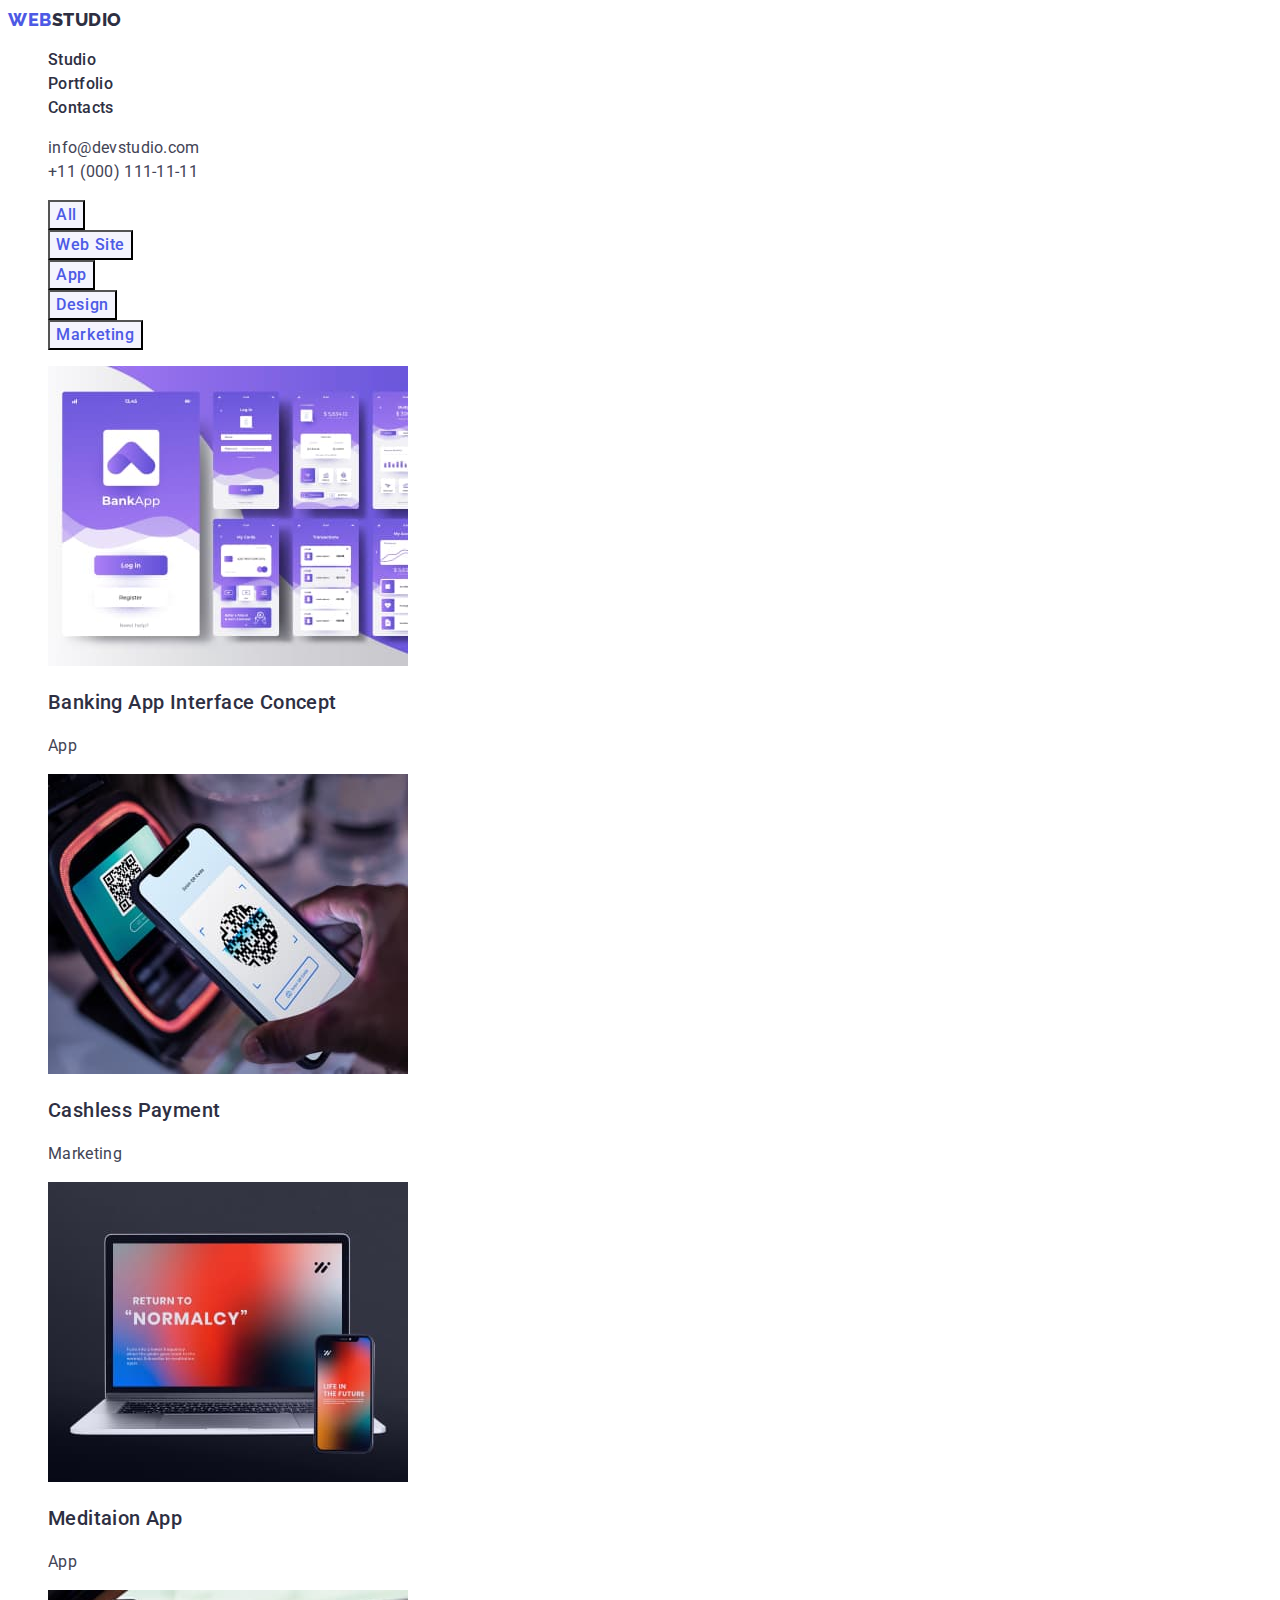
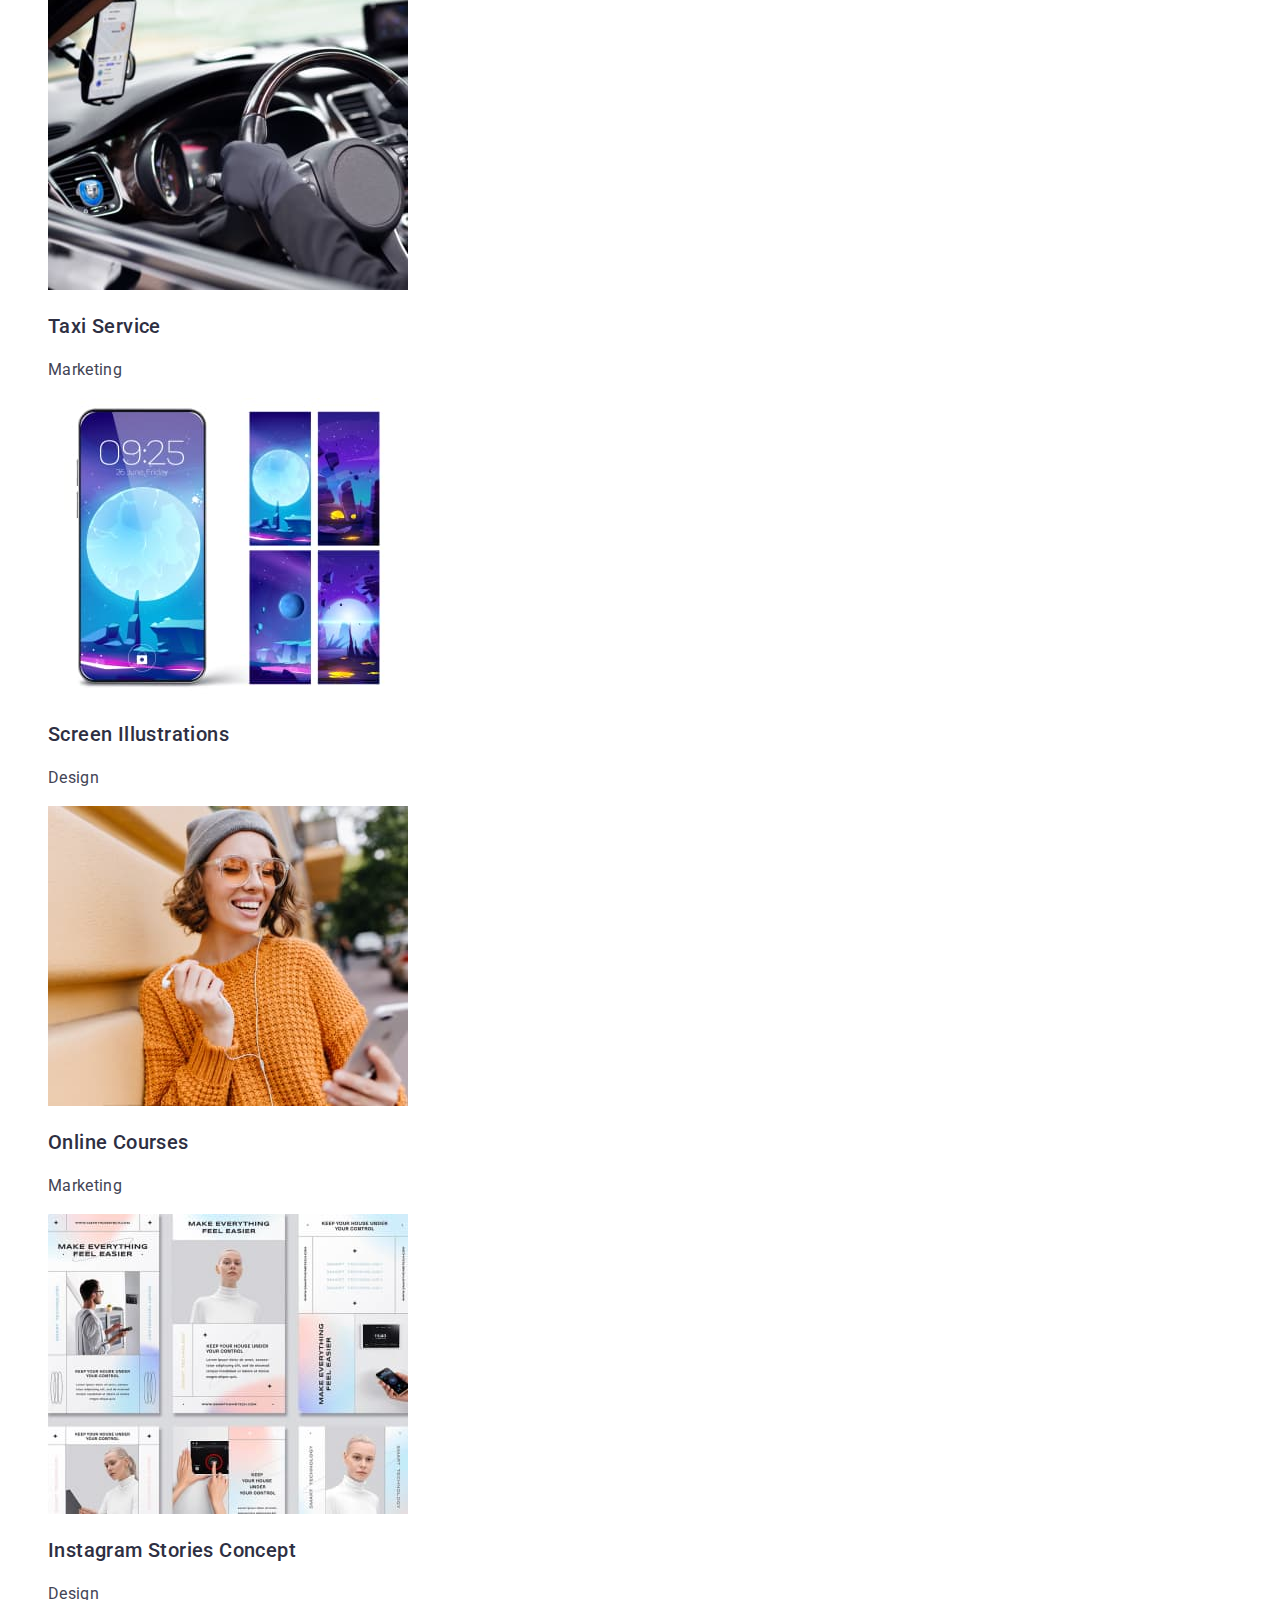
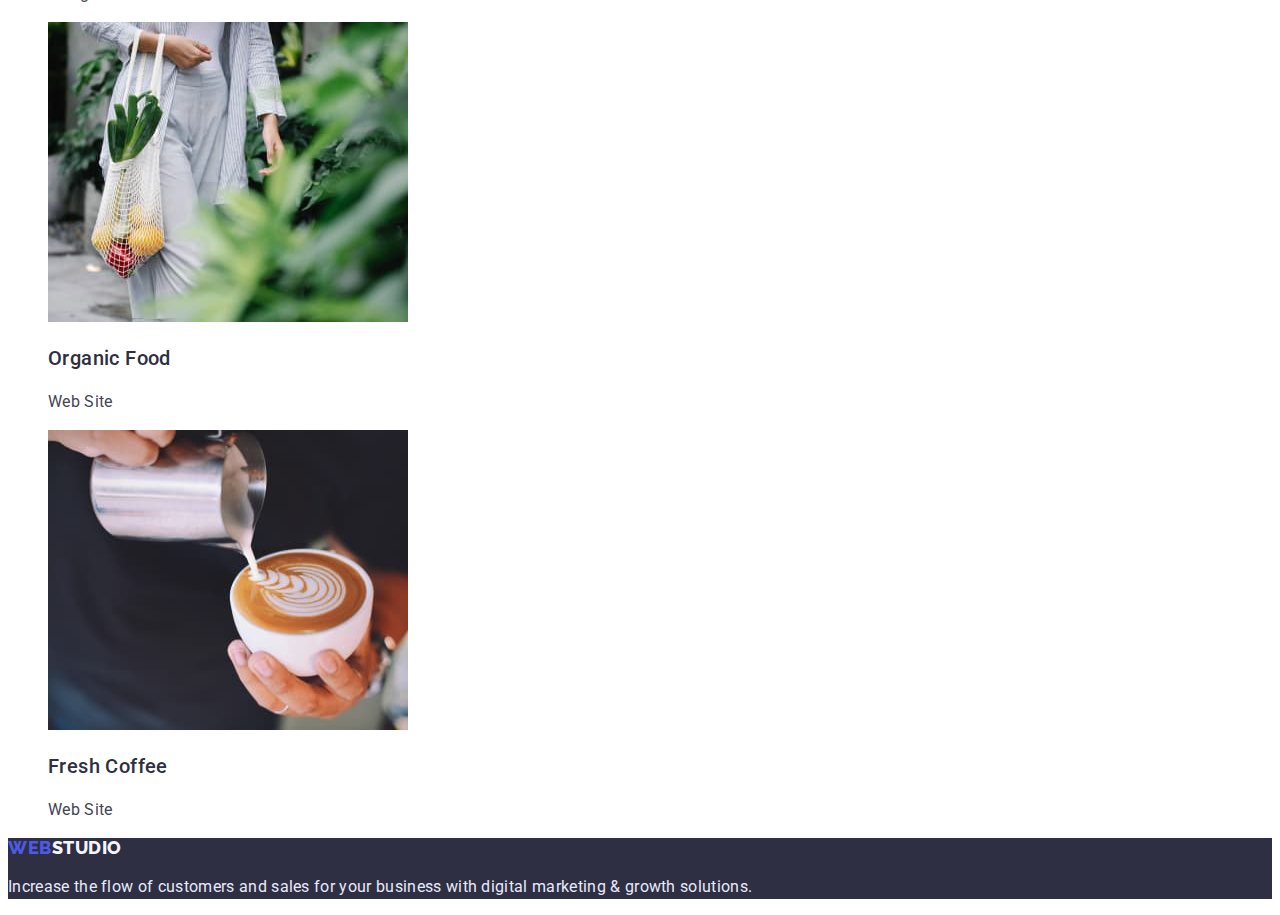
==== portfolio.html @ d1af7e32 "copied-hw-02" ====
<!DOCTYPE html>
<html lang="en">

<head>
    <meta charset="UTF-8">
    <meta http-equiv="X-UA-Compatible" content="IE=edge">
    <meta name="viewport" content="width=device-width, initial-scale=1.0">
    <title>Portfolio</title>
    <link rel="preconnect" href="https://fonts.googleapis.com">
    <link rel="preconnect" href="https://fonts.gstatic.com" crossorigin>
    <link href="https://fonts.googleapis.com/css2?family=Raleway:wght@800&family=Roboto:wght@400;500;700;900&display=swap"
        rel="stylesheet">
    <link rel="stylesheet" href="./css/styles.css" />
</head>

<body>
    <header class="header">
        <nav class="header-navigation">
            <a href="./index.html" class="header-logo link">
                <span class="header-logo-first">Web</span>Studio
            </a>
            <ul class="header-list list list">
                <li class="header-item"><a href="./index.html" class="header-link link">Studio</a></li>
                <li class="header-item"><a href="./portfolio.html" class="header-link link">Portfolio</a></li>
                <li class="header-item"><a href="" class="header-link link">Contacts</a></li>
            </ul>
        </nav>
        <address class="header-auth">
            <ul class="header-auth-list list">
                <li class="header-auth-item">
                    <a href="mailto:info@devstudio.com" class="header-auth-mail link">info@devstudio.com</a>
                </li>
                <li class="header-auth-item">
                    <a href="tel:+110001111111" class="header-auth-phone link">+11 (000) 111-11-11</a>
                </li>
            </ul>
        </address>
    </header>
    <main>
        <section class="works ">
            <h1 class="works-title visually-hidden">Our works</h1>
            <h2 class="works-heading visually-hidden">Filter examples of our works</h2>
            <ul class="works-list list">
                <li class="works-item">
                    <button type="button" class="works-btn">All</button>
                </li>
                <li class="works-item">
                    <button type="button" class="works-btn">Web Site</button>
                </li>
                <li class="works-item">
                    <button type="button" class="works-btn">App</button>
                </li>
                <li class="works-item">
                    <button type="button" class="works-btn">Design</button>
                </li>
                <li class="works-item">
                    <button type="button" class="works-btn">Marketing</button>
                </li>
            </ul>
            <h2 class="works-subtitle visually-hidden">Examples of our works</h2>
            <ul class="works-img-list list">
                <li class="works-img-item">
                    <img src="./images/site-img1.jpg" alt="photo of site" width="360">
                    <p class="works-text">Banking App Interface Concept</p>
                    <h3 class="works-tagline">App</h3>
                </li>
                <li class="works-img-item">
                    <img src="./images/site-img2.jpg" alt="photo of site" width="360">
                    <p class="works-text">Cashless Payment</p>
                    <h3 class="works-tagline">Marketing</h3>
                </li>
                <li class="works-img-item">
                    <img src="./images/site-img3.jpg" alt="photo of site" width="360">
                    <p class="works-text">Meditaion App</p>
                    <h3 class="works-tagline">App</h3>
                </li>
                <li class="works-img-item">
                    <img src="./images/site-img4.jpg" alt="photo of site" width="360">
                    <p class="works-text">Taxi Service</p>
                    <h3 class="works-tagline">Marketing</h3>
                </li>
                <li class="works-img-item">
                    <img src="./images/site-img5.jpg" alt="photo of site" width="360">
                    <p class="works-text">Screen Illustrations</p>
                    <h3 class="works-tagline">Design</h3>
                </li>
                <li class="works-img-item">
                    <img src="./images/site-img6.jpg" alt="photo of site" width="360">
                    <p class="works-text">Online Courses</p>
                    <h3 class="works-tagline">Marketing</h3>
                </li>
                <li class="works-img-item">
                    <img src="./images/site-img7.jpg" alt="photo of site" width="360">
                    <p class="works-text">Instagram Stories Concept</p>
                    <h3 class="works-tagline">Design</h3>
                </li>
                <li class="works-img-item">
                    <img src="./images/site-img8.jpg" alt="photo of site" width="360">
                    <p class="works-text">Organic Food</p>
                    <h3 class="works-tagline">Web Site</h3>
                </li>
                <li class="works-img-item">
                    <img src="./images/site-img9.jpg" alt="photo of site" width="360">
                    <p class="works-text">Fresh Coffee</p>
                    <h3 class="works-tagline">Web Site</h3>
                </li>
            </ul>
        </section>
    </main>
    <footer class="footer">
        <a href="./index.html" class="footer-logo link">
            <span class="footer-logo-first">Web</span><span class="footer-logo-second">Studio</span>
        </a>
        <p class="footer-text">
            Increase the flow of customers and sales for your business
            with digital marketing & growth solutions.
        </p>
    </footer>
</body>

</html>
---- css/styles.css ----
body {
  font-family: "roboto", sans-serif;
  background-color: #ffffff;
}

:root {
  --main-text-color: #2e2f42;
  --second-text-color: #434455;
  --dominant-font-weight: 500;
}

.list {
  list-style: none;
}

.link {
  text-decoration: none;
}

.visually-hidden {
  position: absolute;
  white-space: nowrap;
  width: 1px;
  height: 1px;
  overflow: hidden;
  border: 0;
  padding: 0;
  clip: rect(0 0 0 0);
  clip-path: inset(50%);
  margin: -1px;
}

/*---------- HEADER ----------*/

.header {
}

.header-navigation {
}

.header-logo-first {
  font-family: "Raleway";
  font-weight: 800;
  font-size: 18px;
  line-height: 1.33;
  letter-spacing: 0.03em;
  text-transform: uppercase;
  color: #4d5ae5;
}

.header-logo {
  font-family: "Raleway";
  font-weight: 800;
  font-size: 18px;
  line-height: 1.33;
  letter-spacing: 0.03em;
  text-transform: uppercase;
  color: #2e2f42;
}

/* .header-list {}

.header-item {} */

.header-link {
  font-weight: var(--dominant-font-weight);
  line-height: 1.5;
  letter-spacing: 0.02em;
  color: var(--main-text-color);
}

.header-link:focus,
.header-link:hover {
  color: #404bbf;
}

/* .header-auth {}

.header-auth-list {} */

.header-auth-mail {
  font-style: normal;
  line-height: 1.5;
  letter-spacing: 0.02em;
  color: var(--second-text-color);
}

.header-auth-mail:hover,
.header-auth-mail:focus {
  color: #404bbf;
}

.header-auth-phone {
  font-style: normal;
  line-height: 1.5;
  letter-spacing: 0.02em;
  color: var(--second-text-color);
}

.header-auth-phone:hover,
.header-auth-phone:focus {
  color: #404bbf;
}

/*---------- HERO(STUDIO) ----------*/

.hero {
  background-color: #2e2f42;
}

.hero-title {
  font-size: 56px;
  line-height: 1.07;
  letter-spacing: 0.02em;
  color: #ffffff;
}

.hero-btn {
    font-family: 'Roboto';
    font-weight: var(--dominant-font-weight);
    font-size: 16px;
    line-height: 1.5;
    letter-spacing: 0.04em;
    cursor: pointer;
    color: #FFFFFF;
    background: #4D5AE5;
    
}

.hero-btn:focus,
.hero-btn:hover {
  background: #404BBF;
}

/*---------- BENEFITS(STUDIO) ----------*/

.benefits {
}

.benefits-title {
}

.benefits-list {
}

.benefits-item {
}

.benefits-subtitle {
  font-weight: var(--dominant-font-weight);
  font-size: 20px;
  line-height: 1.2;
  letter-spacing: 0.02em;
  color: var(--main-text-color);
}

.benefits-text {
  line-height: 1.5;
  letter-spacing: 0.02em;
  color: var(--second-text-color);
}

/*---------- DOINS(STUDIO) ----------*/

.doings {
}

.doings-title {
  font-size: 36px;
  line-height: 1.11;
  letter-spacing: 0.02em;
  text-transform: capitalize;
  color: var(--main-text-color);
}

/*---------- TEAM(STUDIO) ----------*/

.team {
  background-color: #f4f4fd;
}

.team-title {
  font-size: 36px;
  line-height: 1.11;
  letter-spacing: 0.02em;
  text-transform: capitalize;
  color: var(--main-text-color);
}

.team-list {
  /* background-color: #FFFFFF ; */
}

.team-item {
  /* background-color: #FFFFFF; */
}

.team-img {
}

.team-name {
  font-weight: var(--dominant-font-weight);
  font-size: 20px;
  line-height: 1.2;
  letter-spacing: 0.02em;
  background-color: #ffffff;
  color: var(--main-text-color);
}

.team-position {
  font-size: 16px;
  line-height: 1.5;
  letter-spacing: 0.02em;
  color: var(--second-text-color);
  background-color: #ffffff;
}

/*---------- FOOTER ----------*/

.footer {
  background-color: #2e2f42;
}

.footer-logo {
  font-family: "Raleway";
  font-style: normal;
  font-weight: 800;
  font-size: 18px;
  line-height: 1.16;
  letter-spacing: 0.03em;
  text-transform: uppercase;
  color: #f4f4fd;
}

.footer-logo-first {
  font-family: "Raleway";
  font-style: normal;
  font-weight: 800;
  font-size: 18px;
  line-height: 1.16;
  letter-spacing: 0.03em;
  text-transform: uppercase;
  color: #4d5ae5;
}

.footer-text {
  line-height: 1.5;
  letter-spacing: 0.02em;
  color: #e7e9fc;
}

/*---------- WORKS(PORTFOLIO) ----------*/

.works {
}

.works-title {
}

.works-heading {
}

.works-list {
}

.works-item {
}

.works-btn {
  font-family: inherit;
  font-weight: var(--dominant-font-weight);
  font-size: 16px;
  line-height: 1.5;
  letter-spacing: 0.04em;
  cursor: pointer;
  color: #4d5ae5;
  background: #F4F4FD
}

.works-btn:focus,
.works-btn:hover {
  color: #FFFFFF;
  background: #404BBF;
}

.works-subtitle {
}

.works-img-list {
}

.works-img-item {
}

.works-text {
  font-weight: var(--dominant-font-weight);
  font-size: 20px;
  line-height: 1.2;
  letter-spacing: 0.02em;
  color: var(--main-text-color);
}

.works-tagline {
  font-weight: 400;
  font-size: 16px;
  line-height: 1.5;
  letter-spacing: 0.02em;
  color: var(--second-text-color);
}
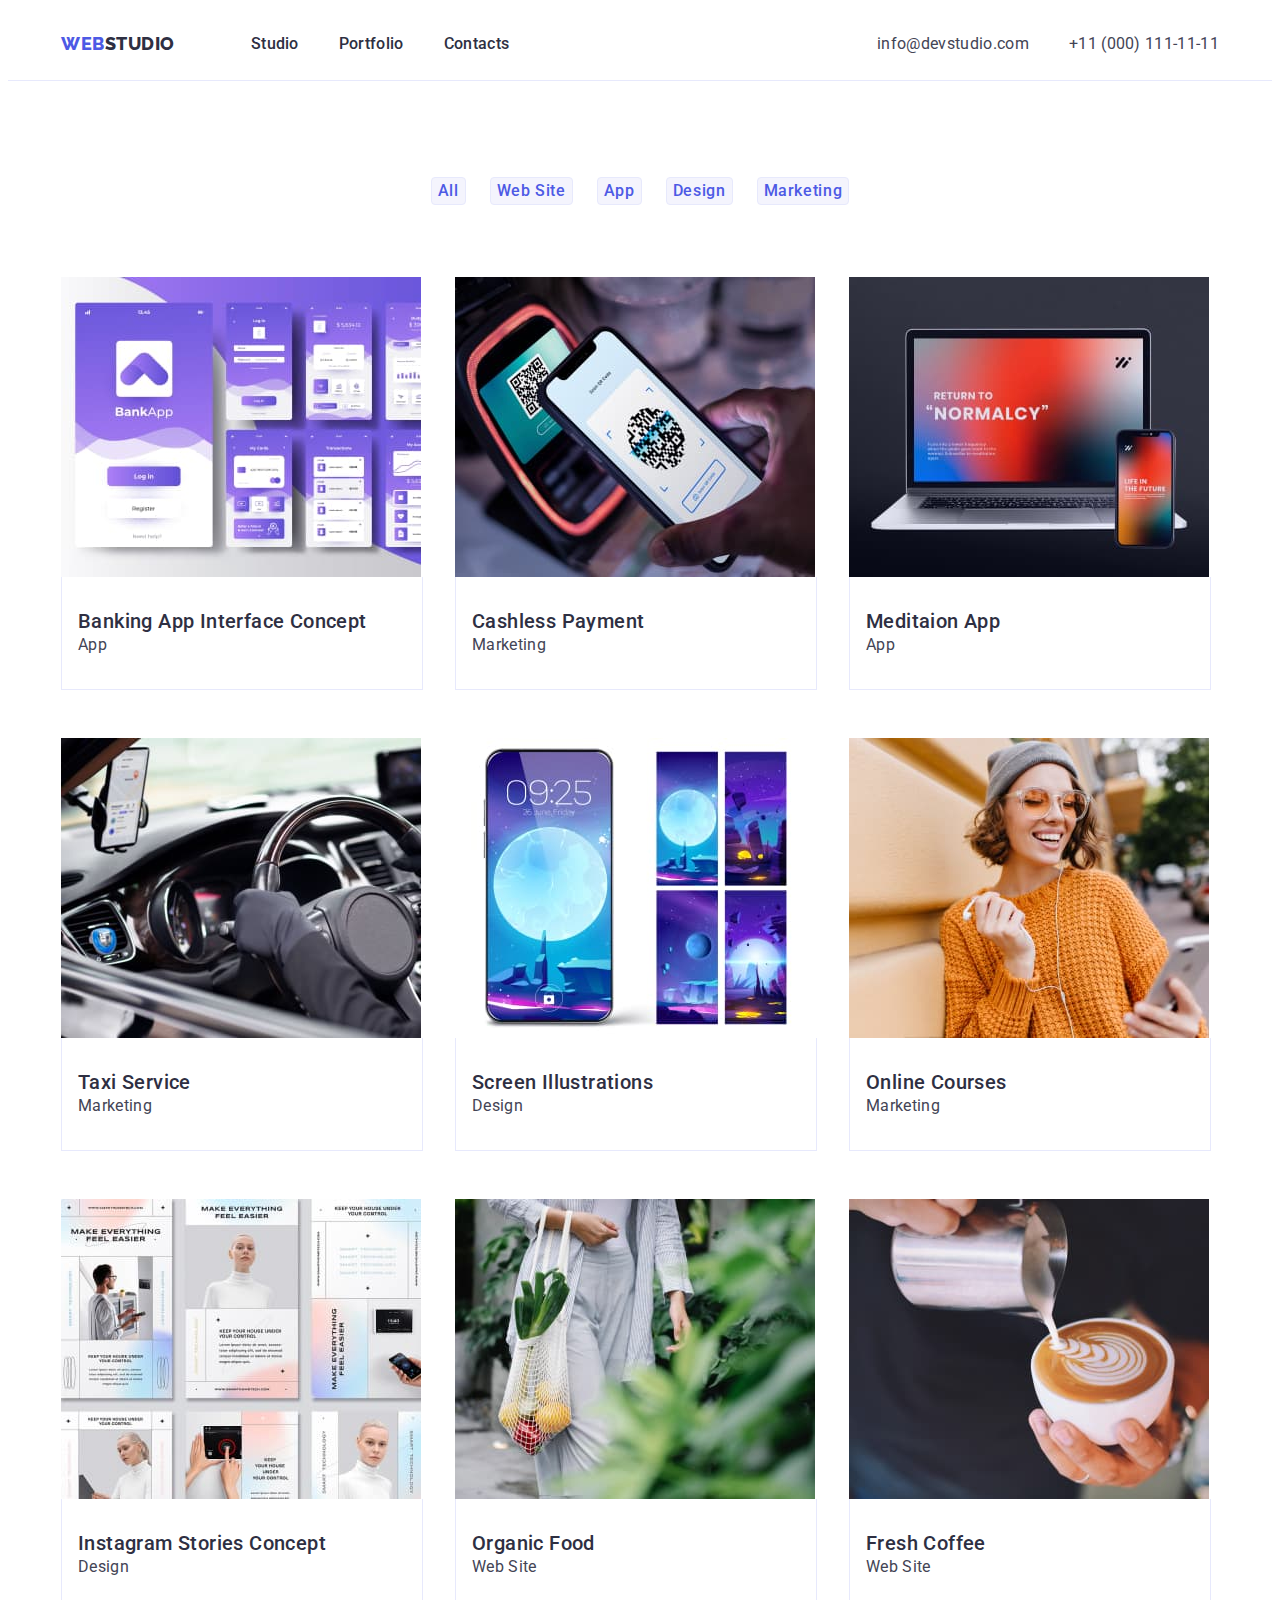
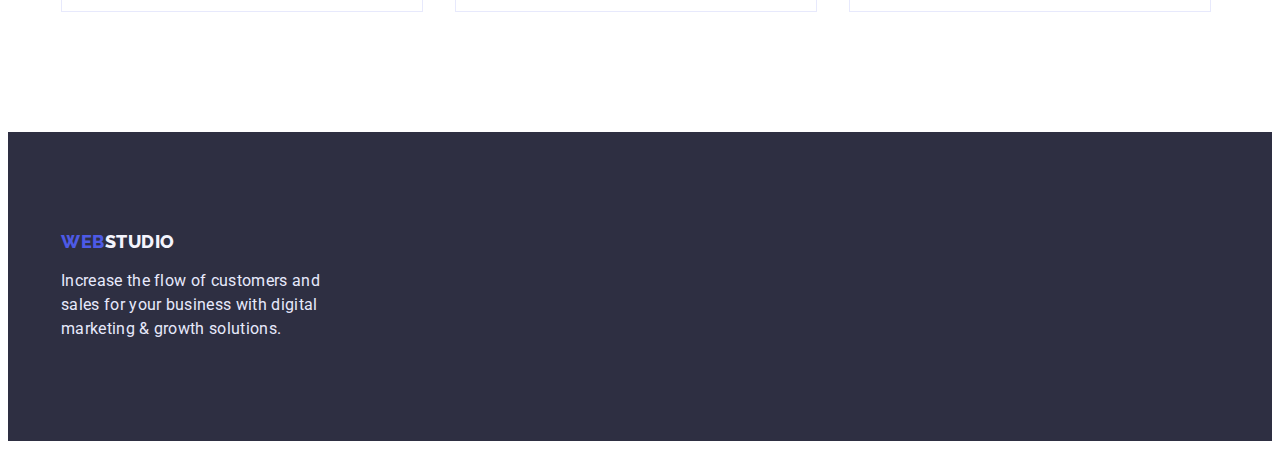
==== commit e994ca2f: "hw-03" ====
--- a/portfolio.html
+++ b/portfolio.html
@@ -10,111 +10,142 @@
     <link rel="preconnect" href="https://fonts.gstatic.com" crossorigin>
     <link href="https://fonts.googleapis.com/css2?family=Raleway:wght@800&family=Roboto:wght@400;500;700;900&display=swap"
         rel="stylesheet">
+    <link rel="stylesheet" 
+        href="https://cdnjs.cloudflare.com/ajax/libs/modern-normalize/1.1.0/modern-normalize.min.css"
+        integrity="sha512-wpPYUAdjBVSE4KJnH1VR1HeZfpl1ub8YT/NKx4PuQ5NmX2tKuGu6U/JRp5y+Y8XG2tV+wKQpNHVUX03MfMFn9Q=="
+        crossorigin="anonymous" 
+        referrerpolicy="no-referrer" />
     <link rel="stylesheet" href="./css/styles.css" />
 </head>
 
 <body>
     <header class="header">
-        <nav class="header-navigation">
-            <a href="./index.html" class="header-logo link">
-                <span class="header-logo-first">Web</span>Studio
-            </a>
-            <ul class="header-list list list">
-                <li class="header-item"><a href="./index.html" class="header-link link">Studio</a></li>
-                <li class="header-item"><a href="./portfolio.html" class="header-link link">Portfolio</a></li>
-                <li class="header-item"><a href="" class="header-link link">Contacts</a></li>
-            </ul>
-        </nav>
-        <address class="header-auth">
-            <ul class="header-auth-list list">
-                <li class="header-auth-item">
-                    <a href="mailto:info@devstudio.com" class="header-auth-mail link">info@devstudio.com</a>
-                </li>
-                <li class="header-auth-item">
-                    <a href="tel:+110001111111" class="header-auth-phone link">+11 (000) 111-11-11</a>
-                </li>
-            </ul>
-        </address>
+        <div class="container header-container">
+            <nav class="header-navigation">
+                <a href="./index.html" class="header-logo link">
+                    <span class="header-logo-first">Web</span>Studio
+                </a>
+                <ul class="header-list list list">
+                    <li class="header-item"><a href="./index.html" class="header-link link">Studio</a></li>
+                    <li class="header-item"><a href="./portfolio.html" class="header-link link">Portfolio</a></li>
+                    <li class="header-item"><a href="" class="header-link link">Contacts</a></li>
+                </ul>
+            </nav>
+            <address class="header-auth">
+                <ul class="header-auth-list list">
+                    <li class="header-auth-item">
+                        <a href="mailto:info@devstudio.com" class="header-auth-mail link">info@devstudio.com</a>
+                    </li>
+                    <li class="header-auth-item">
+                        <a href="tel:+110001111111" class="header-auth-phone link">+11 (000) 111-11-11</a>
+                    </li>
+                </ul>
+            </address>
+        </div>
     </header>
     <main>
         <section class="works ">
-            <h1 class="works-title visually-hidden">Our works</h1>
-            <h2 class="works-heading visually-hidden">Filter examples of our works</h2>
-            <ul class="works-list list">
-                <li class="works-item">
-                    <button type="button" class="works-btn">All</button>
-                </li>
-                <li class="works-item">
-                    <button type="button" class="works-btn">Web Site</button>
-                </li>
-                <li class="works-item">
-                    <button type="button" class="works-btn">App</button>
-                </li>
-                <li class="works-item">
-                    <button type="button" class="works-btn">Design</button>
-                </li>
-                <li class="works-item">
-                    <button type="button" class="works-btn">Marketing</button>
-                </li>
-            </ul>
-            <h2 class="works-subtitle visually-hidden">Examples of our works</h2>
-            <ul class="works-img-list list">
-                <li class="works-img-item">
-                    <img src="./images/site-img1.jpg" alt="photo of site" width="360">
-                    <p class="works-text">Banking App Interface Concept</p>
-                    <h3 class="works-tagline">App</h3>
-                </li>
-                <li class="works-img-item">
-                    <img src="./images/site-img2.jpg" alt="photo of site" width="360">
-                    <p class="works-text">Cashless Payment</p>
-                    <h3 class="works-tagline">Marketing</h3>
-                </li>
-                <li class="works-img-item">
-                    <img src="./images/site-img3.jpg" alt="photo of site" width="360">
-                    <p class="works-text">Meditaion App</p>
-                    <h3 class="works-tagline">App</h3>
-                </li>
-                <li class="works-img-item">
-                    <img src="./images/site-img4.jpg" alt="photo of site" width="360">
-                    <p class="works-text">Taxi Service</p>
-                    <h3 class="works-tagline">Marketing</h3>
-                </li>
-                <li class="works-img-item">
-                    <img src="./images/site-img5.jpg" alt="photo of site" width="360">
-                    <p class="works-text">Screen Illustrations</p>
-                    <h3 class="works-tagline">Design</h3>
-                </li>
-                <li class="works-img-item">
-                    <img src="./images/site-img6.jpg" alt="photo of site" width="360">
-                    <p class="works-text">Online Courses</p>
-                    <h3 class="works-tagline">Marketing</h3>
-                </li>
-                <li class="works-img-item">
-                    <img src="./images/site-img7.jpg" alt="photo of site" width="360">
-                    <p class="works-text">Instagram Stories Concept</p>
-                    <h3 class="works-tagline">Design</h3>
-                </li>
-                <li class="works-img-item">
-                    <img src="./images/site-img8.jpg" alt="photo of site" width="360">
-                    <p class="works-text">Organic Food</p>
-                    <h3 class="works-tagline">Web Site</h3>
-                </li>
-                <li class="works-img-item">
-                    <img src="./images/site-img9.jpg" alt="photo of site" width="360">
-                    <p class="works-text">Fresh Coffee</p>
-                    <h3 class="works-tagline">Web Site</h3>
-                </li>
-            </ul>
+            <div class="container">
+                <h1 class="works-title visually-hidden">Our works</h1>
+                <h2 class="works-heading visually-hidden">Filter examples of our works</h2>
+                <ul class="works-list list">
+                    <li class="works-item">
+                        <button type="button" class="works-btn">All</button>
+                    </li>
+                    <li class="works-item">
+                        <button type="button" class="works-btn">Web Site</button>
+                    </li>
+                    <li class="works-item">
+                        <button type="button" class="works-btn">App</button>
+                    </li>
+                    <li class="works-item">
+                        <button type="button" class="works-btn">Design</button>
+                    </li>
+                    <li class="works-item">
+                        <button type="button" class="works-btn">Marketing</button>
+                    </li>
+                </ul>
+            </div>
+                <h2 class="works-subtitle visually-hidden">Examples of our works</h2>
+            <div class="works-container">
+                    <ul class="works-img-list list">
+                                <li class="works-img-item">
+                                    <img src="./images/site-img1.jpg" alt="photo of site" width="360">
+                                    <div class="cards-container">
+                                        <p class="works-text">Banking App Interface Concept</p>
+                                        <h3 class="works-tagline">App</h3>
+                                    </div>
+                                </li>
+                            <li class="works-img-item">
+                                <img src="./images/site-img2.jpg" alt="photo of site" width="360">
+                                <div class="cards-container">
+                                    <p class="works-text">Cashless Payment</p>
+                                    <h3 class="works-tagline">Marketing</h3>
+                                </div>
+                            </li>
+                            <li class="works-img-item">
+                                <img src="./images/site-img3.jpg" alt="photo of site" width="360">
+                                <div class="cards-container">
+                                    <p class="works-text">Meditaion App</p>
+                                    <h3 class="works-tagline">App</h3>
+                                </div>
+                            </li>
+                            <li class="works-img-item">
+                                <img src="./images/site-img4.jpg" alt="photo of site" width="360">
+                                <div class="cards-container">
+                                    <p class="works-text">Taxi Service</p>
+                                    <h3 class="works-tagline">Marketing</h3>
+                                </div>
+                            </li>
+                            <li class="works-img-item">
+                                <img src="./images/site-img5.jpg" alt="photo of site" width="360">
+                                <div class="cards-container">
+                                    <p class="works-text">Screen Illustrations</p>
+                                    <h3 class="works-tagline">Design</h3>
+                                </div>
+                            </li>
+                            <li class="works-img-item">
+                                <img src="./images/site-img6.jpg" alt="photo of site" width="360">
+                                <div class="cards-container">
+                                    <p class="works-text">Online Courses</p>
+                                    <h3 class="works-tagline">Marketing</h3>
+                                </divc>
+                            </li>
+                            <li class="works-img-item">
+                                <img src="./images/site-img7.jpg" alt="photo of site" width="360">
+                                <div class="cards-container">
+                                    <p class="works-text">Instagram Stories Concept</p>
+                                    <h3 class="works-tagline">Design</h3>
+                                </div>
+                            </li>
+                            <li class="works-img-item">
+                                <img src="./images/site-img8.jpg" alt="photo of site" width="360">
+                                <div class="cards-container">
+                                    <p class="works-text">Organic Food</p>
+                                    <h3 class="works-tagline">Web Site</h3>
+                                </div>
+                            </li>
+                            <li class="works-img-item">
+                                <img src="./images/site-img9.jpg" alt="photo of site" width="360">
+                                <div class="cards-container">
+                                    <p class="works-text">Fresh Coffee</p>
+                                    <h3 class="works-tagline">Web Site</h3>
+                                </div>
+                            </li>
+                    </ul>
+            </div>
         </section>
     </main>
     <footer class="footer">
-        <a href="./index.html" class="footer-logo link">
-            <span class="footer-logo-first">Web</span><span class="footer-logo-second">Studio</span>
-        </a>
-        <p class="footer-text">
-            Increase the flow of customers and sales for your business
-            with digital marketing & growth solutions.
-        </p>
+            <div class="container footer-container">
+                <a href="./index.html" class="footer-logo link">
+                    <span class="footer-logo-first">Web</span><span class="footer-logo-second">Studio</span>
+                </a>
+                <p class="footer-text">
+                    Increase the flow of customers and sales for your business
+                    with digital marketing & growth solutions.
+                </p>
+            </div>
     </footer>
 </body>
 
--- a/css/styles.css
+++ b/css/styles.css
@@ -1,6 +1,21 @@
 body {
   font-family: "roboto", sans-serif;
   background-color: #ffffff;
+}
+
+h1, h2, h3, h4, h5, h6, p {
+  margin: 0;
+}
+
+ul {
+  margin: 0;
+  padding-left: 0;
+}
+
+img {
+  display: block;
+  max-width: 100%;
+  height: auto;
 }
 
 :root {
@@ -15,6 +30,15 @@
 
 .link {
   text-decoration: none;
+}
+
+.container {
+  width: 1158px;
+  padding-left: 15px;
+  padding-right: 15px;
+  margin-left: auto;
+  margin-right: auto;
+  outline: 2px;
 }
 
 .visually-hidden {
@@ -33,9 +57,16 @@
 /*---------- HEADER ----------*/
 
 .header {
+  border-bottom: 1px solid #E7E9FC;
+}
+
+.header-container{
+  display: flex;
 }
 
 .header-navigation {
+  display: flex;
+  align-items: center;
 }
 
 .header-logo-first {
@@ -46,6 +77,8 @@
   letter-spacing: 0.03em;
   text-transform: uppercase;
   color: #4d5ae5;
+  padding-top: 24px;
+  padding-bottom: 24px;
 }
 
 .header-logo {
@@ -56,17 +89,25 @@
   letter-spacing: 0.03em;
   text-transform: uppercase;
   color: #2e2f42;
-}
-
-/* .header-list {}
-
-.header-item {} */
+  padding-top: 24px;
+  padding-bottom: 24px;
+  margin-right: 76px;
+}
+
+.header-list {
+  display: flex;
+  gap: 40px;
+}
+
+/* .header-item {}  */
 
 .header-link {
   font-weight: var(--dominant-font-weight);
   line-height: 1.5;
   letter-spacing: 0.02em;
   color: var(--main-text-color);
+  padding-top: 24px;
+  padding-bottom: 24px;
 }
 
 .header-link:focus,
@@ -74,9 +115,19 @@
   color: #404bbf;
 }
 
-/* .header-auth {}
-
-.header-auth-list {} */
+.header-auth {
+  margin-left: auto;
+}
+
+.header-auth-list {
+  display: flex;
+  gap: 40px;
+}
+
+.header-auth-item {
+  padding-top: 24px;
+  padding-bottom: 24px;
+}
 
 .header-auth-mail {
   font-style: normal;
@@ -107,13 +158,23 @@
 .hero {
   background-color: #2e2f42;
 }
+  
+.hero-container {
+  padding-top: 188px;
+  padding-bottom: 188px;
+}
 
 .hero-title {
   font-size: 56px;
   line-height: 1.07;
   letter-spacing: 0.02em;
   color: #ffffff;
-}
+  padding-bottom: 48px;
+  max-width: 494px;
+  margin: 0 auto ;
+  text-align: center;
+}
+
 
 .hero-btn {
     font-family: 'Roboto';
@@ -124,8 +185,14 @@
     cursor: pointer;
     color: #FFFFFF;
     background: #4D5AE5;
-    
-}
+    border: 0;
+    border-radius: 4px;
+    padding: 16px 32px 16px 32px;
+    min-width: 169px;
+    display: block;
+    margin: 0 auto;
+  }
+
 
 .hero-btn:focus,
 .hero-btn:hover {
@@ -135,15 +202,20 @@
 /*---------- BENEFITS(STUDIO) ----------*/
 
 .benefits {
+  padding-top: 120px;
+  padding-bottom: 120px;
 }
 
 .benefits-title {
 }
 
 .benefits-list {
+  display: flex;
+  gap: 24px;
 }
 
 .benefits-item {
+  width: calc((100% - 24px) / 4);
 }
 
 .benefits-subtitle {
@@ -152,6 +224,8 @@
   line-height: 1.2;
   letter-spacing: 0.02em;
   color: var(--main-text-color);
+  margin-bottom: 8px;
+  width: calc((100% - 24px) / 4);
 }
 
 .benefits-text {
@@ -160,10 +234,12 @@
   color: var(--second-text-color);
 }
 
-/*---------- DOINS(STUDIO) ----------*/
+/*---------- DOINGS(STUDIO) ----------*/
 
 .doings {
-}
+  padding-bottom: 120px;
+}
+
 
 .doings-title {
   font-size: 36px;
@@ -171,12 +247,27 @@
   letter-spacing: 0.02em;
   text-transform: capitalize;
   color: var(--main-text-color);
+  padding-bottom: 72px;
+  text-align: center;
+}
+
+.doings-list {
+  display: flex;
+  gap: 24px;
+  flex-shrink: 0;
+}
+
+.doings-item {
+  border: 1px solid #E7E9FC;
+  width: calc((100% - 48px) / 3);
 }
 
 /*---------- TEAM(STUDIO) ----------*/
 
 .team {
   background-color: #f4f4fd;
+  padding-top: 120px;
+  padding-bottom: 120px;
 }
 
 .team-title {
@@ -185,17 +276,28 @@
   letter-spacing: 0.02em;
   text-transform: capitalize;
   color: var(--main-text-color);
+  margin-bottom: 72px;
+  text-align: center;
 }
 
 .team-list {
-  /* background-color: #FFFFFF ; */
+  display: flex;
+  gap: 24px;
+  flex-shrink: 0;
 }
 
 .team-item {
-  /* background-color: #FFFFFF; */
+  background-color: #FFFFFF;
+  width: calc((100% - 72px) / 4);
+  border-radius: 0px 0px 4px 4px;
 }
 
 .team-img {
+  
+}
+
+.team-name-container {
+  padding: 32px 16px;
 }
 
 .team-name {
@@ -205,6 +307,8 @@
   letter-spacing: 0.02em;
   background-color: #ffffff;
   color: var(--main-text-color);
+  text-align: center;
+  margin-bottom: 8px;
 }
 
 .team-position {
@@ -213,12 +317,18 @@
   letter-spacing: 0.02em;
   color: var(--second-text-color);
   background-color: #ffffff;
+  text-align: center;
 }
 
 /*---------- FOOTER ----------*/
 
 .footer {
   background-color: #2e2f42;
+}
+
+.footer-container {
+  padding-top: 100px;
+  padding-bottom: 100px;
 }
 
 .footer-logo {
@@ -244,14 +354,18 @@
 }
 
 .footer-text {
+  max-width: 264px;
   line-height: 1.5;
   letter-spacing: 0.02em;
   color: #e7e9fc;
+  padding-top: 16px;
+  
 }
 
 /*---------- WORKS(PORTFOLIO) ----------*/
 
 .works {
+  margin-bottom: 120px;
 }
 
 .works-title {
@@ -261,6 +375,11 @@
 }
 
 .works-list {
+  display: flex;
+  justify-content: center;
+  gap: 24px;
+  padding-top: 96px;
+  padding-bottom: 72px;
 }
 
 .works-item {
@@ -274,7 +393,9 @@
   letter-spacing: 0.04em;
   cursor: pointer;
   color: #4d5ae5;
-  background: #F4F4FD
+  background: #F4F4FD;
+  border: 1px solid #E7E9FC;
+  border-radius: 4px;
 }
 
 .works-btn:focus,
@@ -286,10 +407,33 @@
 .works-subtitle {
 }
 
+.works-container {
+      width: 1158px;
+      padding-left: 15px;
+      padding-right: 15px;
+      margin-left: auto;
+      margin-right: auto;
+      outline: 2px ;
+    }
+
 .works-img-list {
+  display: flex;
+  flex-wrap: wrap;
+  column-gap: 24px;
+  row-gap: 48px;
+  justify-content: center;
 }
 
 .works-img-item {
+  width: calc((100% - 48px) / 3);
+}
+
+.cards-container {
+  max-width: 360px;
+  padding-top: 32px;
+  padding-bottom: 32px;
+  border: 1px solid #E7E9FC;
+  border-top: transparent; 
 }
 
 .works-text {
@@ -298,6 +442,8 @@
   line-height: 1.2;
   letter-spacing: 0.02em;
   color: var(--main-text-color);
+  padding-left: 16px;
+  
 }
 
 .works-tagline {
@@ -306,4 +452,5 @@
   line-height: 1.5;
   letter-spacing: 0.02em;
   color: var(--second-text-color);
-}
+  padding-left: 16px;
+}
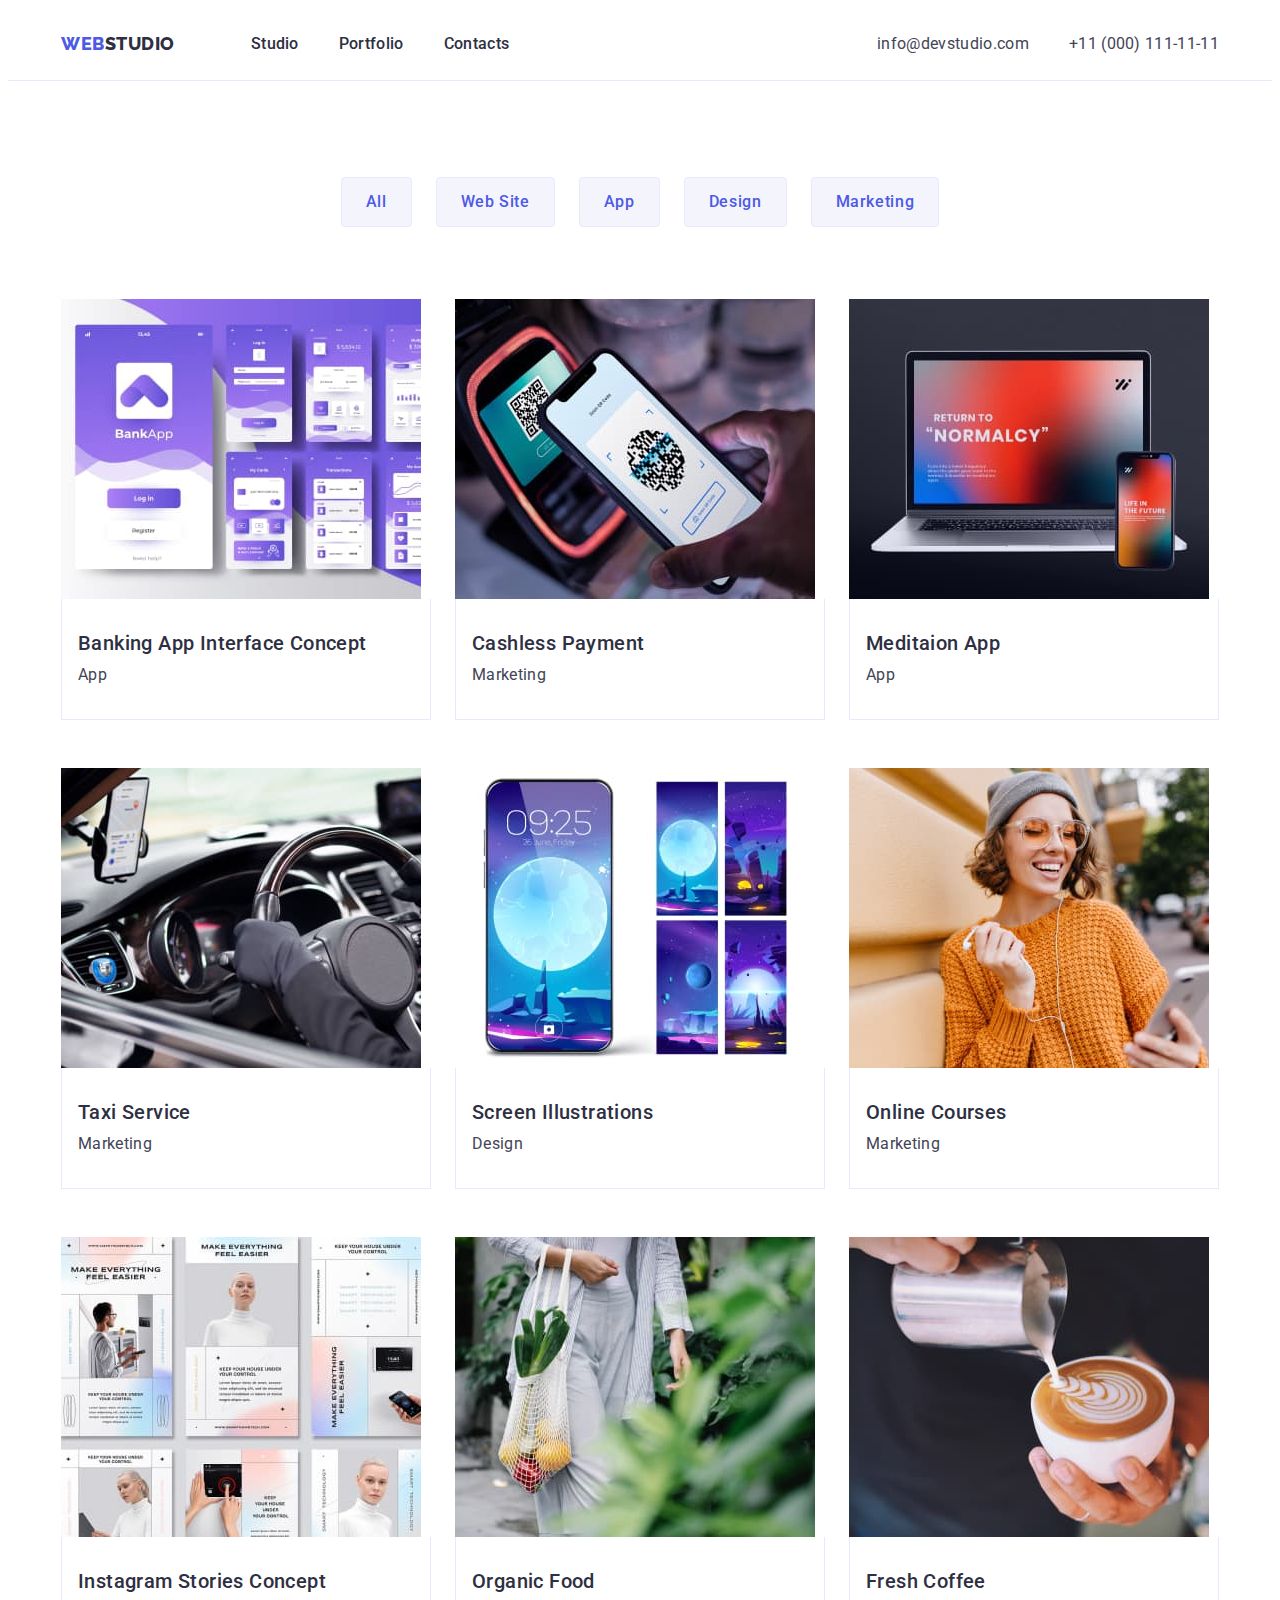
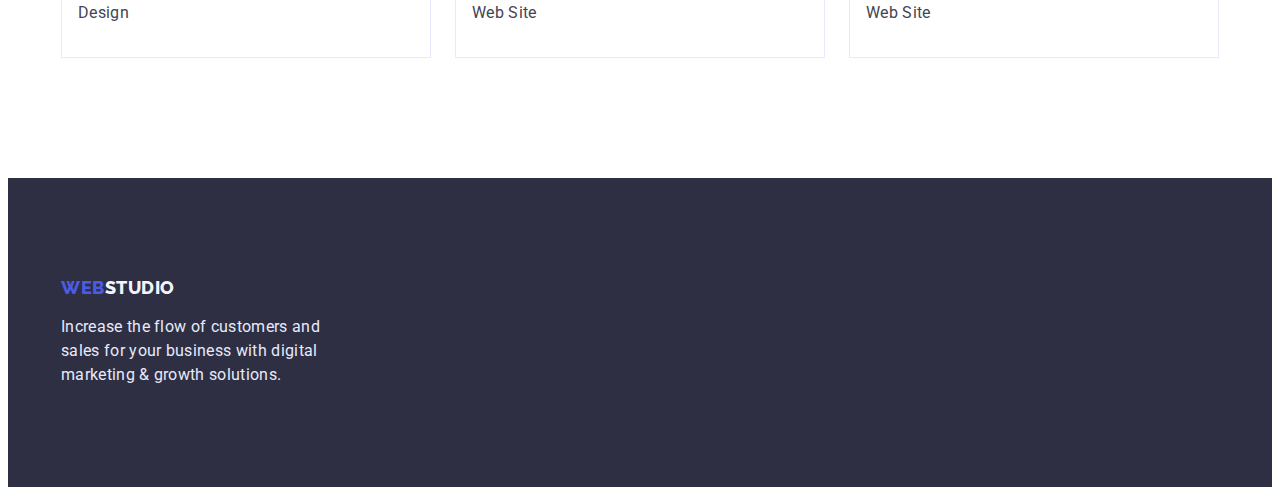
==== commit e1340da1: "hw-edits" ====
--- a/portfolio.html
+++ b/portfolio.html
@@ -65,69 +65,67 @@
                         <button type="button" class="works-btn">Marketing</button>
                     </li>
                 </ul>
-            </div>
                 <h2 class="works-subtitle visually-hidden">Examples of our works</h2>
-            <div class="works-container">
                     <ul class="works-img-list list">
                                 <li class="works-img-item">
                                     <img src="./images/site-img1.jpg" alt="photo of site" width="360">
-                                    <div class="cards-container">
+                                    <div class="works-card-container">
                                         <p class="works-text">Banking App Interface Concept</p>
                                         <h3 class="works-tagline">App</h3>
                                     </div>
                                 </li>
                             <li class="works-img-item">
                                 <img src="./images/site-img2.jpg" alt="photo of site" width="360">
-                                <div class="cards-container">
+                                <div class="works-card-container">
                                     <p class="works-text">Cashless Payment</p>
                                     <h3 class="works-tagline">Marketing</h3>
                                 </div>
                             </li>
                             <li class="works-img-item">
                                 <img src="./images/site-img3.jpg" alt="photo of site" width="360">
-                                <div class="cards-container">
+                                <div class="works-card-container">
                                     <p class="works-text">Meditaion App</p>
                                     <h3 class="works-tagline">App</h3>
                                 </div>
                             </li>
                             <li class="works-img-item">
                                 <img src="./images/site-img4.jpg" alt="photo of site" width="360">
-                                <div class="cards-container">
+                                <div class="works-card-container">
                                     <p class="works-text">Taxi Service</p>
                                     <h3 class="works-tagline">Marketing</h3>
                                 </div>
                             </li>
                             <li class="works-img-item">
                                 <img src="./images/site-img5.jpg" alt="photo of site" width="360">
-                                <div class="cards-container">
+                                <div class="works-card-container">
                                     <p class="works-text">Screen Illustrations</p>
                                     <h3 class="works-tagline">Design</h3>
                                 </div>
                             </li>
                             <li class="works-img-item">
                                 <img src="./images/site-img6.jpg" alt="photo of site" width="360">
-                                <div class="cards-container">
+                                <div class="works-card-container">
                                     <p class="works-text">Online Courses</p>
                                     <h3 class="works-tagline">Marketing</h3>
-                                </divc>
+                                </div>
                             </li>
                             <li class="works-img-item">
                                 <img src="./images/site-img7.jpg" alt="photo of site" width="360">
-                                <div class="cards-container">
+                                <div class="works-card-container">
                                     <p class="works-text">Instagram Stories Concept</p>
                                     <h3 class="works-tagline">Design</h3>
                                 </div>
                             </li>
                             <li class="works-img-item">
                                 <img src="./images/site-img8.jpg" alt="photo of site" width="360">
-                                <div class="cards-container">
+                                <div class="works-card-container">
                                     <p class="works-text">Organic Food</p>
                                     <h3 class="works-tagline">Web Site</h3>
                                 </div>
                             </li>
                             <li class="works-img-item">
                                 <img src="./images/site-img9.jpg" alt="photo of site" width="360">
-                                <div class="cards-container">
+                                <div class="works-card-container">
                                     <p class="works-text">Fresh Coffee</p>
                                     <h3 class="works-tagline">Web Site</h3>
                                 </div>
--- a/css/styles.css
+++ b/css/styles.css
@@ -3,7 +3,13 @@
   background-color: #ffffff;
 }
 
-h1, h2, h3, h4, h5, h6, p {
+h1,
+h2,
+h3,
+h4,
+h5,
+h6,
+p {
   margin: 0;
 }
 
@@ -57,10 +63,10 @@
 /*---------- HEADER ----------*/
 
 .header {
-  border-bottom: 1px solid #E7E9FC;
-}
-
-.header-container{
+  border-bottom: 1px solid #e7e9fc;
+}
+
+.header-container {
   display: flex;
 }
 
@@ -108,6 +114,7 @@
   color: var(--main-text-color);
   padding-top: 24px;
   padding-bottom: 24px;
+  display: block;
 }
 
 .header-link:focus,
@@ -125,15 +132,16 @@
 }
 
 .header-auth-item {
+}
+
+.header-auth-mail {
+  font-style: normal;
+  line-height: 1.5;
+  letter-spacing: 0.02em;
+  color: var(--second-text-color);
   padding-top: 24px;
   padding-bottom: 24px;
-}
-
-.header-auth-mail {
-  font-style: normal;
-  line-height: 1.5;
-  letter-spacing: 0.02em;
-  color: var(--second-text-color);
+  display: block;
 }
 
 .header-auth-mail:hover,
@@ -146,6 +154,9 @@
   line-height: 1.5;
   letter-spacing: 0.02em;
   color: var(--second-text-color);
+  padding-top: 24px;
+  padding-bottom: 24px;
+  display: block;
 }
 
 .header-auth-phone:hover,
@@ -157,11 +168,11 @@
 
 .hero {
   background-color: #2e2f42;
-}
-  
-.hero-container {
   padding-top: 188px;
   padding-bottom: 188px;
+}
+
+.hero-container {
 }
 
 .hero-title {
@@ -169,34 +180,32 @@
   line-height: 1.07;
   letter-spacing: 0.02em;
   color: #ffffff;
-  padding-bottom: 48px;
-  max-width: 494px;
-  margin: 0 auto ;
+  max-width: 496px;
+  margin: 0 auto;
   text-align: center;
-}
-
+  margin-bottom: 48px;
+}
 
 .hero-btn {
-    font-family: 'Roboto';
-    font-weight: var(--dominant-font-weight);
-    font-size: 16px;
-    line-height: 1.5;
-    letter-spacing: 0.04em;
-    cursor: pointer;
-    color: #FFFFFF;
-    background: #4D5AE5;
-    border: 0;
-    border-radius: 4px;
-    padding: 16px 32px 16px 32px;
-    min-width: 169px;
-    display: block;
-    margin: 0 auto;
-  }
-
+  font-family: "Roboto";
+  font-weight: var(--dominant-font-weight);
+  font-size: 16px;
+  line-height: 1.5;
+  letter-spacing: 0.04em;
+  cursor: pointer;
+  color: #ffffff;
+  background: #4d5ae5;
+  border: 0;
+  border-radius: 4px;
+  padding: 16px 32px 16px 32px;
+  min-width: 169px;
+  display: block;
+  margin: 0 auto;
+}
 
 .hero-btn:focus,
 .hero-btn:hover {
-  background: #404BBF;
+  background: #404bbf;
 }
 
 /*---------- BENEFITS(STUDIO) ----------*/
@@ -215,7 +224,7 @@
 }
 
 .benefits-item {
-  width: calc((100% - 24px) / 4);
+  width: calc((100% - 72px) / 4);
 }
 
 .benefits-subtitle {
@@ -225,7 +234,6 @@
   letter-spacing: 0.02em;
   color: var(--main-text-color);
   margin-bottom: 8px;
-  width: calc((100% - 24px) / 4);
 }
 
 .benefits-text {
@@ -239,7 +247,6 @@
 .doings {
   padding-bottom: 120px;
 }
-
 
 .doings-title {
   font-size: 36px;
@@ -247,7 +254,7 @@
   letter-spacing: 0.02em;
   text-transform: capitalize;
   color: var(--main-text-color);
-  padding-bottom: 72px;
+  margin-bottom: 72px;
   text-align: center;
 }
 
@@ -258,7 +265,7 @@
 }
 
 .doings-item {
-  border: 1px solid #E7E9FC;
+  border: 1px solid #e7e9fc;
   width: calc((100% - 48px) / 3);
 }
 
@@ -287,13 +294,12 @@
 }
 
 .team-item {
-  background-color: #FFFFFF;
+  background-color: #ffffff;
   width: calc((100% - 72px) / 4);
   border-radius: 0px 0px 4px 4px;
 }
 
 .team-img {
-  
 }
 
 .team-name-container {
@@ -324,11 +330,11 @@
 
 .footer {
   background-color: #2e2f42;
-}
-
-.footer-container {
   padding-top: 100px;
   padding-bottom: 100px;
+}
+
+.footer-container {
 }
 
 .footer-logo {
@@ -340,6 +346,8 @@
   letter-spacing: 0.03em;
   text-transform: uppercase;
   color: #f4f4fd;
+  margin-bottom: 16px;
+  display: block;
 }
 
 .footer-logo-first {
@@ -358,14 +366,13 @@
   line-height: 1.5;
   letter-spacing: 0.02em;
   color: #e7e9fc;
-  padding-top: 16px;
-  
 }
 
 /*---------- WORKS(PORTFOLIO) ----------*/
 
 .works {
-  margin-bottom: 120px;
+  padding-top: 96px;
+  padding-bottom: 120px;
 }
 
 .works-title {
@@ -378,8 +385,7 @@
   display: flex;
   justify-content: center;
   gap: 24px;
-  padding-top: 96px;
-  padding-bottom: 72px;
+  margin-bottom: 72px;
 }
 
 .works-item {
@@ -393,28 +399,20 @@
   letter-spacing: 0.04em;
   cursor: pointer;
   color: #4d5ae5;
-  background: #F4F4FD;
-  border: 1px solid #E7E9FC;
+  background: #f4f4fd;
+  border: 1px solid #e7e9fc;
   border-radius: 4px;
+  padding: 12px 24px;
 }
 
 .works-btn:focus,
 .works-btn:hover {
-  color: #FFFFFF;
-  background: #404BBF;
+  color: #ffffff;
+  background: #404bbf;
 }
 
 .works-subtitle {
 }
-
-.works-container {
-      width: 1158px;
-      padding-left: 15px;
-      padding-right: 15px;
-      margin-left: auto;
-      margin-right: auto;
-      outline: 2px ;
-    }
 
 .works-img-list {
   display: flex;
@@ -428,12 +426,11 @@
   width: calc((100% - 48px) / 3);
 }
 
-.cards-container {
+.works-card-container {
   max-width: 360px;
-  padding-top: 32px;
-  padding-bottom: 32px;
-  border: 1px solid #E7E9FC;
-  border-top: transparent; 
+  padding: 32px 16px;
+  border: 1px solid #e7e9fc;
+  border-top: transparent;
 }
 
 .works-text {
@@ -442,8 +439,7 @@
   line-height: 1.2;
   letter-spacing: 0.02em;
   color: var(--main-text-color);
-  padding-left: 16px;
-  
+  margin-bottom: 8px;
 }
 
 .works-tagline {
@@ -452,5 +448,4 @@
   line-height: 1.5;
   letter-spacing: 0.02em;
   color: var(--second-text-color);
-  padding-left: 16px;
-}
+}
